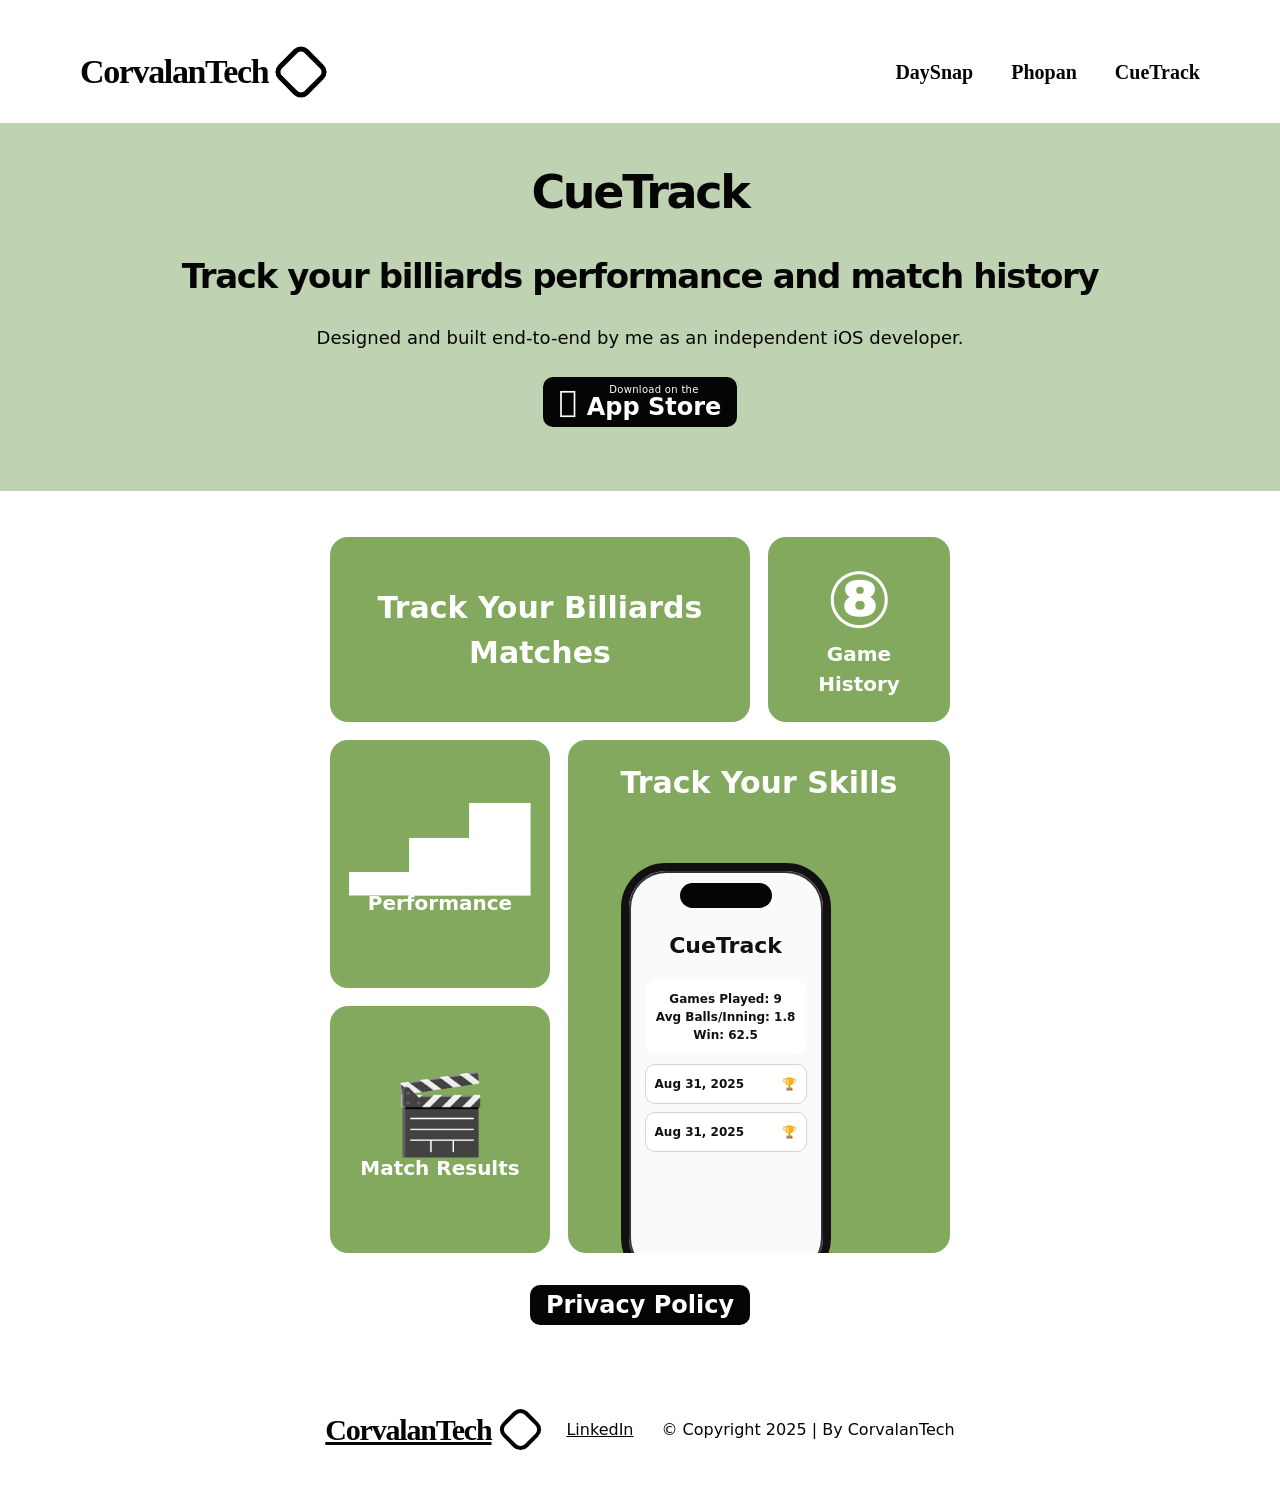
==== cuetrack.html @ 26d300fb "Add files via upload" ====
<!doctype html><html lang="en"><head><meta charset="utf-8"><meta name="viewport" content="width=device-width, initial-scale=1"><title>CueTrack - CorvalanTech</title><link rel="stylesheet" href="style.css"></head><body>
<header><div class="container nav"><a class="logo" href="index.html">CorvalanTech <span class="mark"></span></a><nav class="links"><a href="daysnap.html">DaySnap</a><a href="phopan.html">Phopan</a><a href="cuetrack.html">CueTrack</a></nav></div></header>
<main><section class="app-hero cuetrack-bg"><div class="container"><h1>CueTrack</h1><h2>Track your billiards performance and match history</h2><p>Designed and built end-to-end by me as an independent iOS developer.</p><a class="store" href="#app-store"><span class="apple"></span><span><small>Download on the</small>App Store</span></a></div></section>
<section class="feature-wrap"><div class="feature-mosaic"><div class="tile big" style="background:var(--cuetrack-strong)">Track Your Billiards Matches</div><div class="tile" style="background:var(--cuetrack-strong)"><div><div class="icon">⑧</div>Game History</div></div><div class="tile" style="background:var(--cuetrack-strong)"><div><div class="icon">▂▅█</div>Performance</div></div><div class="tile phone-tile" style="background:var(--cuetrack-strong)"><div><div style="font-size:30px;font-weight:900;margin-bottom:8px">Track Your Skills</div><div class="iphone"><div class="app-screen"><div class="screen-title">CueTrack</div><div class="stats">Games Played: 9<br>Avg Balls/Inning: 1.8<br>Win: 62.5</div><div class="row">Aug 31, 2025 <span>🏆</span></div><div class="row">Aug 31, 2025 <span>🏆</span></div></div></div></div></div><div class="tile" style="background:var(--cuetrack-strong)"><div><div class="icon">🎬</div>Match Results</div></div></div><div class="below"><a class="store" href="privacy-cuetrack.html"><span>Privacy Policy</span></a></div></section></main>
<footer class="footer"><div class="container foot-inner"><a class="logo foot-logo" href="index.html">CorvalanTech <span class="mark"></span></a><a href="#">LinkedIn</a><span>© Copyright 2025 | By CorvalanTech</span></div></footer><script src="script.js"></script></body></html>
---- style.css ----
:root{
  --text:#050505;
  --muted:#4b5563;
  --line:#e5e7eb;
  --blue:#315de8;
  --daysnap:#f9c66f;
  --daysnap-strong:#f5a000;
  --phopan:#b8cdd2;
  --phopan-strong:#5f85b8;
  --cuetrack:#bfd2b2;
  --cuetrack-strong:#82a95e;
  --soft:#f3f4f6;
  --max:1120px;
  --serif: Georgia, 'Times New Roman', serif;
  --sans: Inter, ui-sans-serif, system-ui, -apple-system, BlinkMacSystemFont, 'Segoe UI', sans-serif;
}
*{box-sizing:border-box}
html{scroll-behavior:smooth}
body{margin:0;color:var(--text);font-family:var(--sans);background:#fff;line-height:1.5}
a{color:inherit;text-decoration:none}
img{max-width:100%;display:block}
.container{width:min(var(--max),calc(100% - 40px));margin:0 auto}
header{padding:46px 0 26px;background:#fff}
.nav{display:flex;align-items:center;justify-content:space-between;gap:24px}
.logo{display:flex;align-items:center;gap:12px;font-family:var(--serif);font-size:34px;font-weight:700;letter-spacing:-.04em}
.mark{width:42px;height:42px;border:5px solid #000;border-radius:10px;transform:rotate(45deg);display:inline-block}
.links{display:flex;align-items:center;gap:38px;font-family:var(--serif);font-weight:700;font-size:20px}
.links a:hover{text-decoration:underline;text-underline-offset:5px}
.hero{text-align:center;padding:12px 0 78px;overflow:hidden;background:#fff}
.hero h1{font-size:clamp(38px,5.5vw,72px);line-height:.98;letter-spacing:-.06em;margin:12px auto 28px;max-width:760px}
.btn{display:inline-flex;align-items:center;justify-content:center;border-radius:999px;background:var(--blue);color:#fff;font-weight:800;padding:14px 28px;box-shadow:0 8px 20px rgba(49,93,232,.18)}
.btn:hover{filter:brightness(.94)}
.phone-hero{height:310px;margin:48px auto -92px;display:flex;justify-content:center;align-items:flex-start;filter:drop-shadow(0 24px 28px rgba(0,0,0,.22))}
.iphone{width:220px;height:440px;border:8px solid #111;border-radius:45px;background:#f8fafc;position:relative;overflow:hidden;box-shadow:inset 0 0 0 2px #333}
.iphone:before{content:"";position:absolute;top:12px;left:50%;transform:translateX(-50%);width:92px;height:25px;background:#050505;border-radius:999px;z-index:2}
.app-screen{padding:58px 16px 18px;color:#111;font-size:12px}.screen-title{font-size:22px;font-weight:900;margin-bottom:18px}.row{background:white;border:1px solid #d1d5db;border-radius:10px;padding:10px 9px;margin:8px 0;font-weight:700;display:flex;justify-content:space-between}.dot{width:10px;height:10px;border-radius:50%;background:#22c55e;display:inline-block}.stats{background:#fff;border-radius:12px;padding:10px;margin-bottom:10px}.app-grid{padding:70px 0 78px}.section-title{text-align:center;font-size:44px;letter-spacing:-.05em;margin:0 0 42px}.cards{display:grid;grid-template-columns:repeat(3,1fr);gap:56px;align-items:start}.card{text-align:center}.card-thumb{height:280px;border-radius:20px;display:flex;align-items:flex-end;justify-content:center;overflow:hidden;padding-top:20px;margin-bottom:22px}.card-thumb h3{position:absolute}.card h3{font-size:24px;margin:0 0 4px}.card p{font-size:20px;font-weight:800;line-height:1.12;margin:0}.day{background:var(--daysnap-strong)}.pho{background:var(--phopan-strong)}.cue{background:#0b6a23}.card .iphone{width:160px;height:310px;border-radius:34px;border-width:6px}.values{background:#e9e9e9;padding:62px 0}.values-inner{display:grid;grid-template-columns:320px 1fr;gap:110px;align-items:center;max-width:920px;margin:0 auto}.portrait{width:320px;height:320px;background:linear-gradient(145deg,#1f3a3d,#789);border-radius:24px;position:relative;overflow:hidden}.portrait:before{content:"LC";position:absolute;inset:0;display:flex;align-items:center;justify-content:center;color:white;font-size:88px;font-weight:900;letter-spacing:-.08em}.values h2,.contact h2{font-size:46px;letter-spacing:-.05em;margin:0 0 18px;color:#071027}.values p{font-size:23px;margin:0;color:#071027}.contact{text-align:center;padding:60px 0 70px}.contact p{font-size:18px;max-width:520px;margin:0 auto 28px}.footer{padding:22px 0 42px}.foot-inner{display:flex;justify-content:center;align-items:center;gap:28px;flex-wrap:wrap}.foot-logo{font-size:30px}.foot-logo .mark{width:35px;height:35px;border-width:4px}.footer a{text-decoration:underline}.app-hero{text-align:center;padding:35px 0 64px}.app-hero h1{font-size:46px;letter-spacing:-.05em;margin:0 0 24px}.app-hero h2{font-size:34px;letter-spacing:-.04em;margin:0 0 22px}.app-hero p{font-size:18px;margin:0 0 26px}.store{display:inline-flex;gap:10px;align-items:center;background:#050505;color:white;border-radius:10px;padding:8px 16px;font-weight:800;line-height:1}.store .apple{font-size:30px}.store small{display:block;font-size:10px;font-weight:500;letter-spacing:.03em}.store span:last-child{font-size:24px}.daysnap-bg{background:var(--daysnap)}.phopan-bg{background:var(--phopan)}.cuetrack-bg{background:var(--cuetrack)}.feature-wrap{padding:46px 0 60px}.feature-mosaic{width:min(620px,100%);margin:0 auto;display:grid;grid-template-columns:1fr 1fr 1fr;gap:18px}.tile{border-radius:18px;min-height:145px;display:flex;align-items:center;justify-content:center;text-align:center;font-size:20px;font-weight:900;padding:20px;color:#fff}.tile.big{grid-column:span 2;min-height:185px;font-size:30px}.tile.phone-tile{grid-column:span 2;grid-row:span 2;min-height:360px;align-items:flex-end;overflow:hidden}.tile .iphone{transform:translateY(50px);width:210px;height:420px}.icon{font-size:78px;line-height:1}.below{text-align:center;margin-top:32px}.policy-page{padding:48px 0 80px}.policy{width:min(720px,calc(100% - 40px));margin:0 auto}.policy h1{font-size:58px;line-height:1.08;letter-spacing:-.06em;margin:24px 0 28px}.policy h2{font-size:34px;letter-spacing:-.04em;margin:34px 0 16px}.policy p,.policy li{font-size:18px}.policy li{margin-bottom:12px}.notice{background:#fff8db;border:1px solid #f4d35e;border-radius:14px;padding:16px 18px;margin:18px auto;max-width:760px;color:#3b2f00}.small-note{color:var(--muted);font-size:14px}.mobile-menu{display:none}
@media(max-width:760px){header{padding:24px 0}.nav{align-items:flex-start}.logo{font-size:27px}.mark{width:34px;height:34px;border-width:4px}.links{gap:16px;font-size:17px;flex-wrap:wrap;justify-content:flex-end}.hero h1{font-size:42px}.phone-hero{height:220px;margin-bottom:-64px}.iphone{width:165px;height:330px;border-radius:34px}.cards{grid-template-columns:1fr;gap:44px}.card-thumb{max-width:320px;margin:0 auto 18px}.values-inner{grid-template-columns:1fr;gap:32px;text-align:center}.portrait{margin:0 auto;width:260px;height:260px}.values h2,.contact h2{font-size:36px}.feature-mosaic{grid-template-columns:1fr 1fr}.tile,.tile.big,.tile.phone-tile{grid-column:span 2}.policy h1{font-size:42px}.app-hero h1{font-size:38px}.app-hero h2{font-size:28px}}
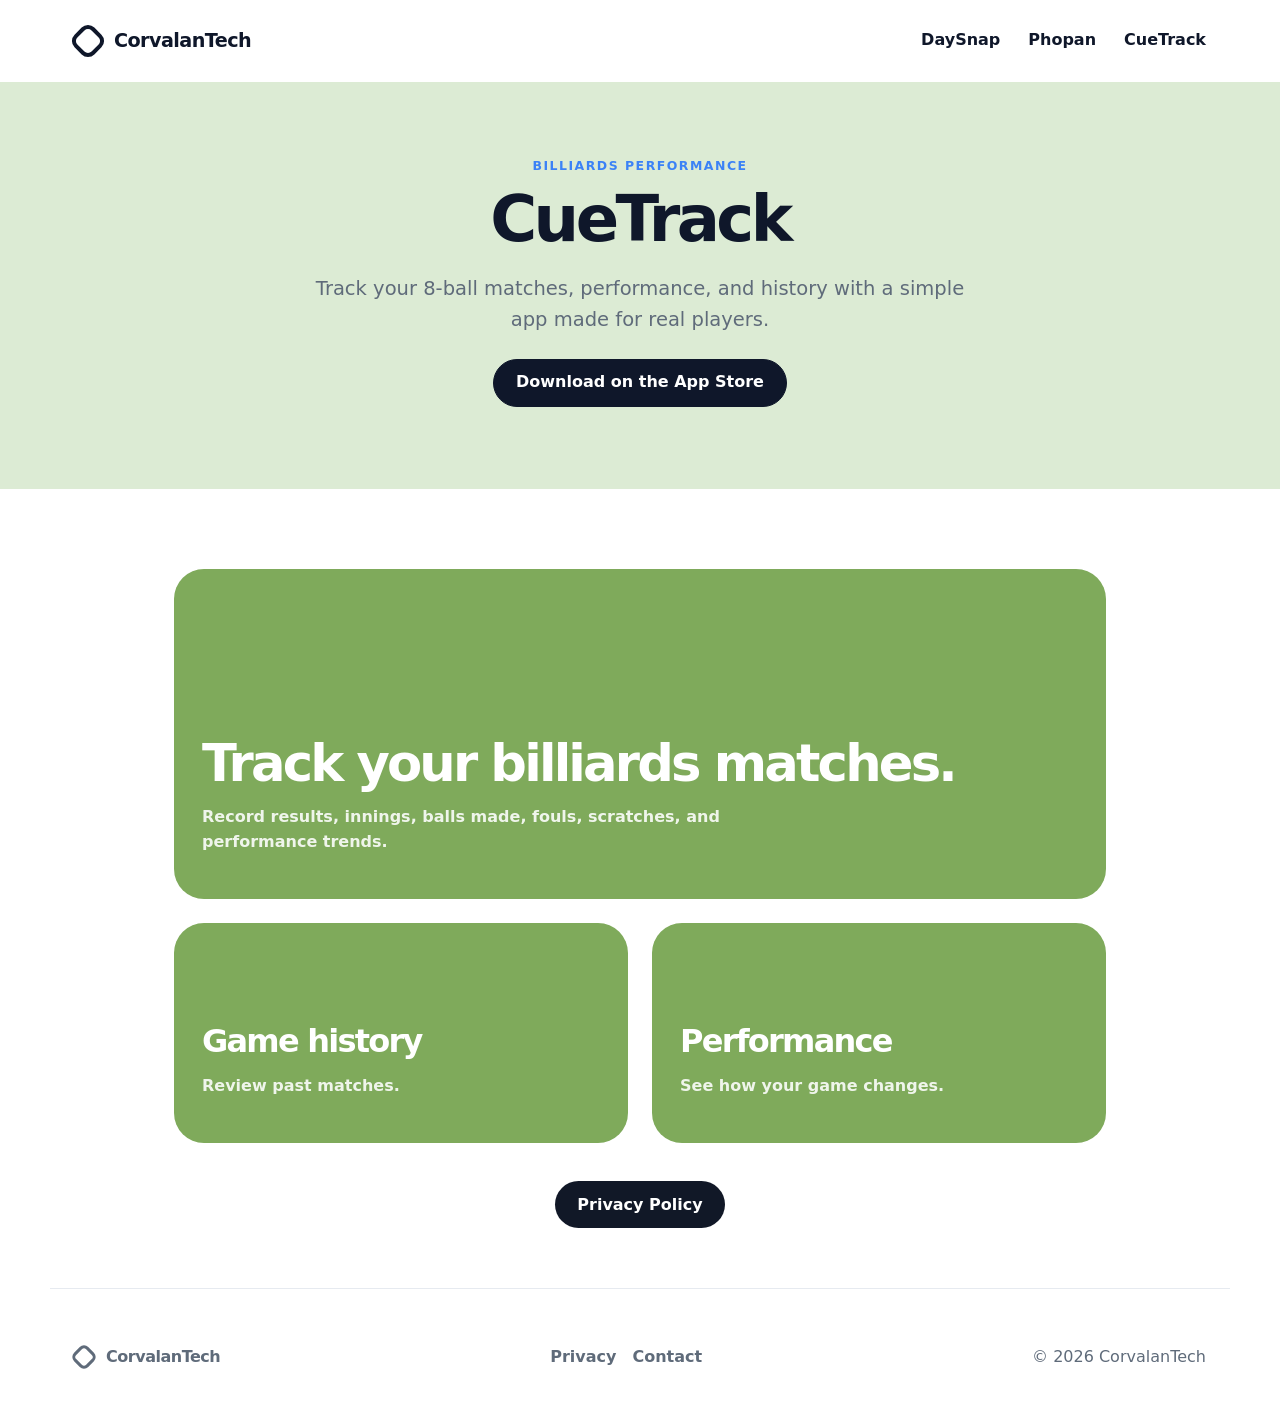
==== commit 19a022d6: "Add files via upload" ====
--- a/cuetrack.html
+++ b/cuetrack.html
@@ -1,5 +1,10 @@
-<!doctype html><html lang="en"><head><meta charset="utf-8"><meta name="viewport" content="width=device-width, initial-scale=1"><title>CueTrack - CorvalanTech</title><link rel="stylesheet" href="style.css"></head><body>
-<header><div class="container nav"><a class="logo" href="index.html">CorvalanTech <span class="mark"></span></a><nav class="links"><a href="daysnap.html">DaySnap</a><a href="phopan.html">Phopan</a><a href="cuetrack.html">CueTrack</a></nav></div></header>
-<main><section class="app-hero cuetrack-bg"><div class="container"><h1>CueTrack</h1><h2>Track your billiards performance and match history</h2><p>Designed and built end-to-end by me as an independent iOS developer.</p><a class="store" href="#app-store"><span class="apple"></span><span><small>Download on the</small>App Store</span></a></div></section>
-<section class="feature-wrap"><div class="feature-mosaic"><div class="tile big" style="background:var(--cuetrack-strong)">Track Your Billiards Matches</div><div class="tile" style="background:var(--cuetrack-strong)"><div><div class="icon">⑧</div>Game History</div></div><div class="tile" style="background:var(--cuetrack-strong)"><div><div class="icon">▂▅█</div>Performance</div></div><div class="tile phone-tile" style="background:var(--cuetrack-strong)"><div><div style="font-size:30px;font-weight:900;margin-bottom:8px">Track Your Skills</div><div class="iphone"><div class="app-screen"><div class="screen-title">CueTrack</div><div class="stats">Games Played: 9<br>Avg Balls/Inning: 1.8<br>Win: 62.5</div><div class="row">Aug 31, 2025 <span>🏆</span></div><div class="row">Aug 31, 2025 <span>🏆</span></div></div></div></div></div><div class="tile" style="background:var(--cuetrack-strong)"><div><div class="icon">🎬</div>Match Results</div></div></div><div class="below"><a class="store" href="privacy-cuetrack.html"><span>Privacy Policy</span></a></div></section></main>
-<footer class="footer"><div class="container foot-inner"><a class="logo foot-logo" href="index.html">CorvalanTech <span class="mark"></span></a><a href="#">LinkedIn</a><span>© Copyright 2025 | By CorvalanTech</span></div></footer><script src="script.js"></script></body></html>
+<!doctype html>
+<html lang="en"><head><meta charset="utf-8"><meta name="viewport" content="width=device-width, initial-scale=1"><title>CueTrack | CorvalanTech</title><link rel="stylesheet" href="style.css"></head>
+<body>
+<header class="site-header"><a class="brand" href="index.html"><span class="brand-mark"></span><span>CorvalanTech</span></a><nav><a href="daysnap.html">DaySnap</a><a href="phopan.html">Phopan</a><a href="cuetrack.html">CueTrack</a></nav></header>
+<main>
+<section class="product-hero cuetrack-bg"><p class="eyebrow">Billiards performance</p><h1>CueTrack</h1><p class="lead">Track your 8-ball matches, performance, and history with a simple app made for real players.</p><div class="hero-actions center"><a class="button primary" href="https://apps.apple.com/us/app/cuetrack/id6751761037" target="_blank" rel="noopener">Download on the App Store</a></div></section>
+<section class="product-layout"><div class="feature-tile tile-green large"><h2>Track your billiards matches.</h2><p>Record results, innings, balls made, fouls, scratches, and performance trends.</p></div><div class="feature-tile tile-green"><h3>Game history</h3><p>Review past matches.</p></div><div class="feature-tile tile-green"><h3>Performance</h3><p>See how your game changes.</p></div></section>
+<div class="privacy-link"><a href="privacy-cuetrack.html">Privacy Policy</a></div>
+</main><footer class="site-footer"><a class="brand small" href="index.html"><span class="brand-mark"></span><span>CorvalanTech</span></a><div class="footer-links"><a href="privacy-cuetrack.html">Privacy</a><a href="mailto:corvalan@corvalantech.com">Contact</a></div><p>© 2026 CorvalanTech</p></footer>
+</body></html>
--- a/style.css
+++ b/style.css
@@ -1,37 +1,292 @@
-:root{
-  --text:#050505;
-  --muted:#4b5563;
-  --line:#e5e7eb;
-  --blue:#315de8;
-  --daysnap:#f9c66f;
-  --daysnap-strong:#f5a000;
-  --phopan:#b8cdd2;
-  --phopan-strong:#5f85b8;
-  --cuetrack:#bfd2b2;
-  --cuetrack-strong:#82a95e;
-  --soft:#f3f4f6;
-  --max:1120px;
-  --serif: Georgia, 'Times New Roman', serif;
-  --sans: Inter, ui-sans-serif, system-ui, -apple-system, BlinkMacSystemFont, 'Segoe UI', sans-serif;
-}
-*{box-sizing:border-box}
-html{scroll-behavior:smooth}
-body{margin:0;color:var(--text);font-family:var(--sans);background:#fff;line-height:1.5}
-a{color:inherit;text-decoration:none}
-img{max-width:100%;display:block}
-.container{width:min(var(--max),calc(100% - 40px));margin:0 auto}
-header{padding:46px 0 26px;background:#fff}
-.nav{display:flex;align-items:center;justify-content:space-between;gap:24px}
-.logo{display:flex;align-items:center;gap:12px;font-family:var(--serif);font-size:34px;font-weight:700;letter-spacing:-.04em}
-.mark{width:42px;height:42px;border:5px solid #000;border-radius:10px;transform:rotate(45deg);display:inline-block}
-.links{display:flex;align-items:center;gap:38px;font-family:var(--serif);font-weight:700;font-size:20px}
-.links a:hover{text-decoration:underline;text-underline-offset:5px}
-.hero{text-align:center;padding:12px 0 78px;overflow:hidden;background:#fff}
-.hero h1{font-size:clamp(38px,5.5vw,72px);line-height:.98;letter-spacing:-.06em;margin:12px auto 28px;max-width:760px}
-.btn{display:inline-flex;align-items:center;justify-content:center;border-radius:999px;background:var(--blue);color:#fff;font-weight:800;padding:14px 28px;box-shadow:0 8px 20px rgba(49,93,232,.18)}
-.btn:hover{filter:brightness(.94)}
-.phone-hero{height:310px;margin:48px auto -92px;display:flex;justify-content:center;align-items:flex-start;filter:drop-shadow(0 24px 28px rgba(0,0,0,.22))}
-.iphone{width:220px;height:440px;border:8px solid #111;border-radius:45px;background:#f8fafc;position:relative;overflow:hidden;box-shadow:inset 0 0 0 2px #333}
-.iphone:before{content:"";position:absolute;top:12px;left:50%;transform:translateX(-50%);width:92px;height:25px;background:#050505;border-radius:999px;z-index:2}
-.app-screen{padding:58px 16px 18px;color:#111;font-size:12px}.screen-title{font-size:22px;font-weight:900;margin-bottom:18px}.row{background:white;border:1px solid #d1d5db;border-radius:10px;padding:10px 9px;margin:8px 0;font-weight:700;display:flex;justify-content:space-between}.dot{width:10px;height:10px;border-radius:50%;background:#22c55e;display:inline-block}.stats{background:#fff;border-radius:12px;padding:10px;margin-bottom:10px}.app-grid{padding:70px 0 78px}.section-title{text-align:center;font-size:44px;letter-spacing:-.05em;margin:0 0 42px}.cards{display:grid;grid-template-columns:repeat(3,1fr);gap:56px;align-items:start}.card{text-align:center}.card-thumb{height:280px;border-radius:20px;display:flex;align-items:flex-end;justify-content:center;overflow:hidden;padding-top:20px;margin-bottom:22px}.card-thumb h3{position:absolute}.card h3{font-size:24px;margin:0 0 4px}.card p{font-size:20px;font-weight:800;line-height:1.12;margin:0}.day{background:var(--daysnap-strong)}.pho{background:var(--phopan-strong)}.cue{background:#0b6a23}.card .iphone{width:160px;height:310px;border-radius:34px;border-width:6px}.values{background:#e9e9e9;padding:62px 0}.values-inner{display:grid;grid-template-columns:320px 1fr;gap:110px;align-items:center;max-width:920px;margin:0 auto}.portrait{width:320px;height:320px;background:linear-gradient(145deg,#1f3a3d,#789);border-radius:24px;position:relative;overflow:hidden}.portrait:before{content:"LC";position:absolute;inset:0;display:flex;align-items:center;justify-content:center;color:white;font-size:88px;font-weight:900;letter-spacing:-.08em}.values h2,.contact h2{font-size:46px;letter-spacing:-.05em;margin:0 0 18px;color:#071027}.values p{font-size:23px;margin:0;color:#071027}.contact{text-align:center;padding:60px 0 70px}.contact p{font-size:18px;max-width:520px;margin:0 auto 28px}.footer{padding:22px 0 42px}.foot-inner{display:flex;justify-content:center;align-items:center;gap:28px;flex-wrap:wrap}.foot-logo{font-size:30px}.foot-logo .mark{width:35px;height:35px;border-width:4px}.footer a{text-decoration:underline}.app-hero{text-align:center;padding:35px 0 64px}.app-hero h1{font-size:46px;letter-spacing:-.05em;margin:0 0 24px}.app-hero h2{font-size:34px;letter-spacing:-.04em;margin:0 0 22px}.app-hero p{font-size:18px;margin:0 0 26px}.store{display:inline-flex;gap:10px;align-items:center;background:#050505;color:white;border-radius:10px;padding:8px 16px;font-weight:800;line-height:1}.store .apple{font-size:30px}.store small{display:block;font-size:10px;font-weight:500;letter-spacing:.03em}.store span:last-child{font-size:24px}.daysnap-bg{background:var(--daysnap)}.phopan-bg{background:var(--phopan)}.cuetrack-bg{background:var(--cuetrack)}.feature-wrap{padding:46px 0 60px}.feature-mosaic{width:min(620px,100%);margin:0 auto;display:grid;grid-template-columns:1fr 1fr 1fr;gap:18px}.tile{border-radius:18px;min-height:145px;display:flex;align-items:center;justify-content:center;text-align:center;font-size:20px;font-weight:900;padding:20px;color:#fff}.tile.big{grid-column:span 2;min-height:185px;font-size:30px}.tile.phone-tile{grid-column:span 2;grid-row:span 2;min-height:360px;align-items:flex-end;overflow:hidden}.tile .iphone{transform:translateY(50px);width:210px;height:420px}.icon{font-size:78px;line-height:1}.below{text-align:center;margin-top:32px}.policy-page{padding:48px 0 80px}.policy{width:min(720px,calc(100% - 40px));margin:0 auto}.policy h1{font-size:58px;line-height:1.08;letter-spacing:-.06em;margin:24px 0 28px}.policy h2{font-size:34px;letter-spacing:-.04em;margin:34px 0 16px}.policy p,.policy li{font-size:18px}.policy li{margin-bottom:12px}.notice{background:#fff8db;border:1px solid #f4d35e;border-radius:14px;padding:16px 18px;margin:18px auto;max-width:760px;color:#3b2f00}.small-note{color:var(--muted);font-size:14px}.mobile-menu{display:none}
-@media(max-width:760px){header{padding:24px 0}.nav{align-items:flex-start}.logo{font-size:27px}.mark{width:34px;height:34px;border-width:4px}.links{gap:16px;font-size:17px;flex-wrap:wrap;justify-content:flex-end}.hero h1{font-size:42px}.phone-hero{height:220px;margin-bottom:-64px}.iphone{width:165px;height:330px;border-radius:34px}.cards{grid-template-columns:1fr;gap:44px}.card-thumb{max-width:320px;margin:0 auto 18px}.values-inner{grid-template-columns:1fr;gap:32px;text-align:center}.portrait{margin:0 auto;width:260px;height:260px}.values h2,.contact h2{font-size:36px}.feature-mosaic{grid-template-columns:1fr 1fr}.tile,.tile.big,.tile.phone-tile{grid-column:span 2}.policy h1{font-size:42px}.app-hero h1{font-size:38px}.app-hero h2{font-size:28px}}
+:root {
+  --ink: #0f172a;
+  --muted: #5f6b7a;
+  --line: #e6eaf0;
+  --paper: #ffffff;
+  --soft: #f6f8fb;
+  --blue: #3b82f6;
+  --orange: #f59e0b;
+  --green: #66a146;
+  --navy: #172033;
+}
+
+* { box-sizing: border-box; }
+html { scroll-behavior: smooth; }
+body {
+  margin: 0;
+  font-family: Inter, ui-sans-serif, system-ui, -apple-system, BlinkMacSystemFont, "Segoe UI", sans-serif;
+  color: var(--ink);
+  background: var(--paper);
+  line-height: 1.55;
+}
+a { color: inherit; text-decoration: none; }
+
+.site-header {
+  max-width: 1180px;
+  margin: 0 auto;
+  padding: 26px 24px;
+  display: flex;
+  align-items: center;
+  justify-content: space-between;
+  gap: 20px;
+}
+.brand {
+  display: inline-flex;
+  align-items: center;
+  gap: 12px;
+  font-weight: 800;
+  letter-spacing: -0.03em;
+  font-size: 1.2rem;
+}
+.brand-mark {
+  width: 28px;
+  height: 28px;
+  border: 4px solid currentColor;
+  border-radius: 9px;
+  transform: rotate(45deg);
+  display: inline-block;
+}
+.brand.small { font-size: 1rem; }
+.brand.small .brand-mark { width: 20px; height: 20px; border-width: 3px; border-radius: 6px; }
+nav {
+  display: flex;
+  gap: 28px;
+  font-weight: 700;
+}
+nav a:hover, .footer-links a:hover { color: var(--blue); }
+
+.hero {
+  max-width: 1180px;
+  margin: 0 auto;
+  padding: 72px 24px 92px;
+  display: grid;
+  grid-template-columns: 1.1fr 0.9fr;
+  gap: 60px;
+  align-items: center;
+}
+.eyebrow {
+  margin: 0 0 12px;
+  color: var(--blue);
+  font-weight: 800;
+  text-transform: uppercase;
+  letter-spacing: 0.12em;
+  font-size: 0.78rem;
+}
+h1, h2, h3 { line-height: 1.02; letter-spacing: -0.055em; margin: 0; }
+h1 { font-size: clamp(3.2rem, 8vw, 6.7rem); max-width: 870px; }
+h2 { font-size: clamp(2.2rem, 4vw, 4rem); }
+h3 { font-size: 2rem; }
+.lead {
+  font-size: 1.22rem;
+  color: var(--muted);
+  max-width: 660px;
+  margin: 28px 0 0;
+}
+.hero-actions { margin-top: 34px; display: flex; gap: 14px; flex-wrap: wrap; }
+.button {
+  display: inline-flex;
+  align-items: center;
+  justify-content: center;
+  min-height: 48px;
+  padding: 0 22px;
+  border-radius: 999px;
+  font-weight: 800;
+  border: 1px solid var(--line);
+}
+.button.primary { background: var(--ink); color: white; border-color: var(--ink); }
+.button.secondary { background: white; color: var(--ink); }
+.button:hover { transform: translateY(-1px); }
+
+.hero-card {
+  min-height: 520px;
+  border-radius: 44px;
+  background:
+    radial-gradient(circle at 80% 10%, rgba(245,158,11,0.28), transparent 34%),
+    radial-gradient(circle at 20% 80%, rgba(59,130,246,0.2), transparent 36%),
+    var(--soft);
+  display: grid;
+  place-items: center;
+  border: 1px solid var(--line);
+  box-shadow: 0 30px 80px rgba(15, 23, 42, 0.08);
+}
+.phone-shell {
+  width: 245px;
+  height: 500px;
+  border: 12px solid #111827;
+  border-radius: 48px;
+  background: #fff;
+  position: relative;
+  box-shadow: 0 24px 60px rgba(0,0,0,.22);
+  overflow: hidden;
+}
+.phone-notch {
+  position: absolute;
+  top: 12px;
+  left: 50%;
+  transform: translateX(-50%);
+  width: 88px;
+  height: 24px;
+  border-radius: 99px;
+  background: #111827;
+  z-index: 2;
+}
+.phone-screen {
+  height: 100%;
+  padding: 70px 20px 20px;
+  display: grid;
+  gap: 14px;
+  align-content: start;
+  background: linear-gradient(180deg, #f8fafc, #eef3fb);
+}
+.mini-pill {
+  padding: 16px;
+  border-radius: 18px;
+  color: white;
+  font-weight: 900;
+  box-shadow: inset 0 -20px 40px rgba(0,0,0,.08);
+}
+.orange { background: var(--orange); }
+.blue { background: #5f86bd; }
+.green { background: var(--green); }
+
+.section {
+  max-width: 1180px;
+  margin: 0 auto;
+  padding: 80px 24px;
+}
+.section-heading { margin-bottom: 34px; }
+.app-grid {
+  display: grid;
+  grid-template-columns: repeat(3, 1fr);
+  gap: 22px;
+}
+.app-card {
+  min-height: 360px;
+  padding: 32px;
+  border-radius: 34px;
+  color: white;
+  display: flex;
+  flex-direction: column;
+  justify-content: flex-end;
+  position: relative;
+  overflow: hidden;
+}
+.app-card::before {
+  content: "";
+  position: absolute;
+  inset: 0;
+  background: radial-gradient(circle at 70% 10%, rgba(255,255,255,.33), transparent 30%);
+}
+.app-card > * { position: relative; }
+.app-card p { font-size: 1.08rem; margin: 16px 0 26px; color: rgba(255,255,255,.88); }
+.app-card a { font-weight: 900; }
+.daysnap { background: linear-gradient(145deg, #f59e0b, #e26b16); }
+.phopan { background: linear-gradient(145deg, #638cc3, #426891); }
+.cuetrack { background: linear-gradient(145deg, #7faa5b, #477a36); }
+.app-icon {
+  position: absolute;
+  top: 28px;
+  right: 28px;
+  width: 78px;
+  height: 78px;
+  display: grid;
+  place-items: center;
+  border-radius: 24px;
+  background: rgba(255,255,255,.2);
+  font-size: 2.5rem;
+  font-weight: 900;
+}
+.split {
+  display: grid;
+  grid-template-columns: 0.8fr 1.2fr;
+  gap: 40px;
+  border-top: 1px solid var(--line);
+}
+.principles {
+  font-size: 1.18rem;
+  color: var(--muted);
+}
+.principles p:first-child { margin-top: 0; }
+
+.product-hero {
+  padding: 74px 24px 82px;
+  text-align: center;
+}
+.product-hero.daysnap-bg { background: #fff3d9; }
+.product-hero.phopan-bg { background: #dbe8ee; }
+.product-hero.cuetrack-bg { background: #dcebd4; }
+.product-hero h1 { margin: 0 auto; font-size: clamp(2.8rem, 5vw, 5rem); }
+.product-hero .lead { margin: 22px auto 0; }
+.product-layout {
+  max-width: 980px;
+  margin: 0 auto;
+  padding: 80px 24px;
+  display: grid;
+  grid-template-columns: 1fr 1fr;
+  gap: 24px;
+}
+.feature-tile {
+  min-height: 220px;
+  border-radius: 30px;
+  padding: 28px;
+  display: flex;
+  flex-direction: column;
+  justify-content: flex-end;
+  color: white;
+  font-weight: 800;
+  overflow: hidden;
+}
+.feature-tile.large { grid-column: span 2; min-height: 330px; }
+.feature-tile h2, .feature-tile h3 { color: white; }
+.feature-tile p { max-width: 560px; color: rgba(255,255,255,.88); font-weight: 600; }
+.tile-orange { background: #f59e0b; }
+.tile-blue { background: #5f86bd; }
+.tile-green { background: #7faa5b; }
+.privacy-link { text-align: center; margin: -30px auto 70px; }
+.privacy-link a { background: #111827; color: white; border-radius: 999px; padding: 14px 22px; font-weight: 800; }
+
+.policy {
+  max-width: 820px;
+  margin: 0 auto;
+  padding: 70px 24px 100px;
+}
+.policy h1 { font-size: clamp(2.6rem, 5vw, 4.6rem); margin-bottom: 26px; }
+.policy h2 { font-size: 2rem; margin-top: 42px; }
+.policy p, .policy li { color: #1f2937; font-size: 1.05rem; }
+
+.site-footer {
+  max-width: 1180px;
+  margin: 0 auto;
+  padding: 40px 24px;
+  border-top: 1px solid var(--line);
+  display: flex;
+  align-items: center;
+  justify-content: space-between;
+  gap: 20px;
+  color: var(--muted);
+  flex-wrap: wrap;
+}
+.footer-links { display: flex; gap: 16px; flex-wrap: wrap; font-weight: 700; }
+
+@media (max-width: 860px) {
+  .site-header { align-items: flex-start; }
+  nav { gap: 14px; flex-wrap: wrap; justify-content: flex-end; }
+  .hero, .split, .product-layout { grid-template-columns: 1fr; }
+  .hero { padding-top: 36px; }
+  .hero-card { min-height: 420px; }
+  .app-grid { grid-template-columns: 1fr; }
+  .feature-tile.large { grid-column: span 1; }
+}
+
+@media (max-width: 520px) {
+  .site-header { flex-direction: column; }
+  nav { justify-content: flex-start; }
+  h1 { font-size: 3rem; }
+  .hero-card { display: none; }
+  .site-footer { align-items: flex-start; flex-direction: column; }
+}
+
+.store-link { display:inline-block; margin-left: 12px; font-weight: 700; }
+.store-link.muted { color: #6b7280; }
+.hero-actions.center { justify-content: center; margin-top: 24px; }
+.button.disabled { cursor: default; opacity: .75; }
